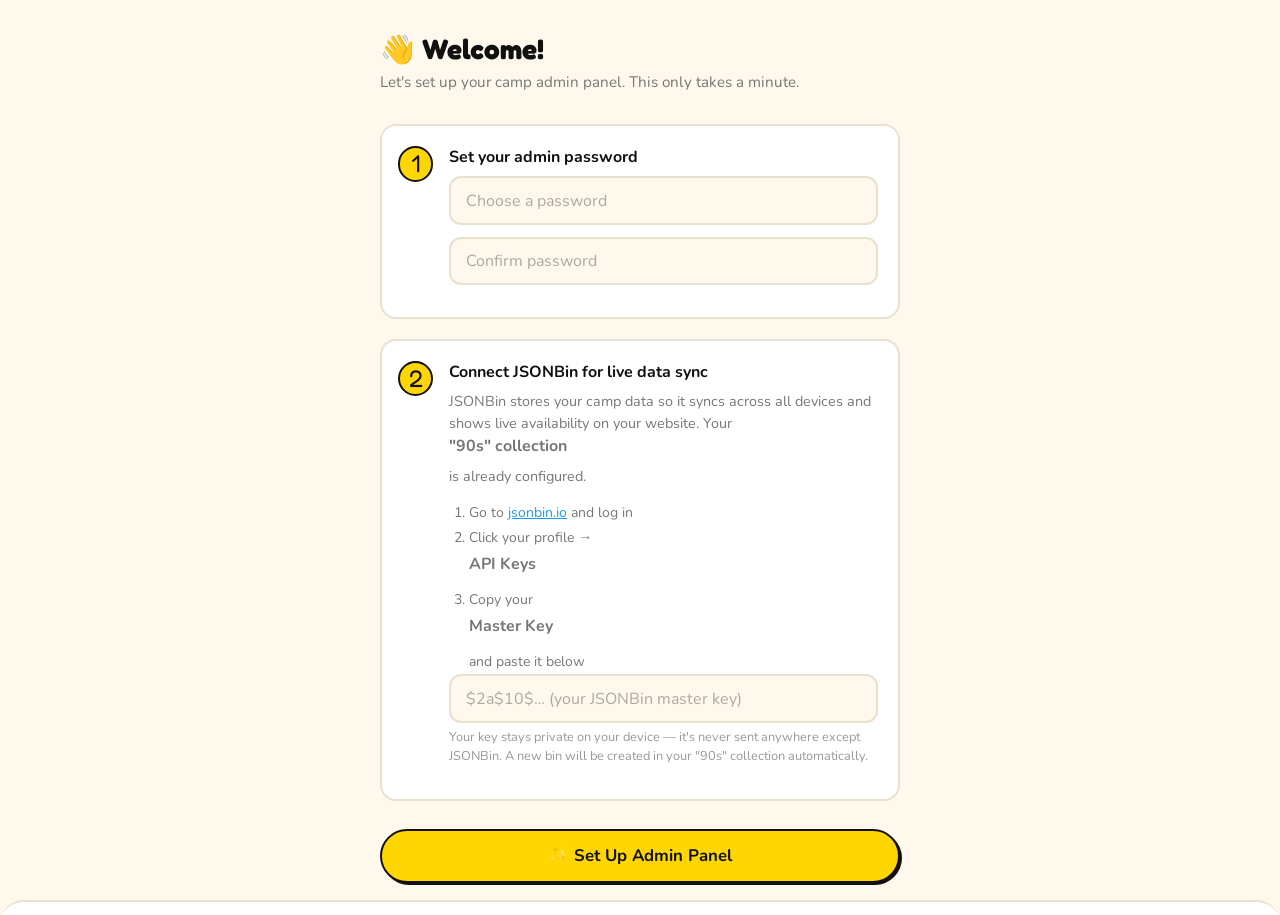
==== admin.html @ 4fcc09f4 "Add Excel/PDF export, collect phone number, hide status from customers - Admin: replace JSON export " ====
<!DOCTYPE html>
<html lang="en">
<head>
  <meta charset="UTF-8" />
  <meta name="viewport" content="width=device-width, initial-scale=1.0" />
  <title>Admin — 90's Day Camp</title>
  <link rel="preconnect" href="https://fonts.googleapis.com" />
  <link rel="preconnect" href="https://fonts.gstatic.com" crossorigin />
  <link href="https://fonts.googleapis.com/css2?family=Fredoka+One&family=Nunito:wght@400;600;700;800&display=swap" rel="stylesheet" />
  <link rel="stylesheet" href="css/admin.css" />
</head>
<body>

<!-- ── TOAST ── -->
<div class="toast-wrap"><div class="toast" id="toast"></div></div>

<!-- ── LOGIN SCREEN ── -->
<div id="screen-login" class="screen login-wrap">
  <div class="login-card">
    <div class="login-logo">☀️ Camp Admin</div>
    <p class="login-sub">Mia &amp; Ashleigh only!</p>
    <form id="login-form">
      <label class="a-label" for="login-password">Password</label>
      <input class="a-input" type="password" id="login-password" placeholder="Enter password"
             autocomplete="current-password" />
      <div class="a-error" id="login-error"></div>
      <button class="a-btn a-btn--primary" type="submit">Log In</button>
    </form>
  </div>
</div>

<!-- ── SETUP SCREEN ── -->
<div id="screen-setup" class="screen" style="display:none;">
  <div class="setup-wrap">
    <h1 class="setup-heading">👋 Welcome!</h1>
    <p class="setup-sub">Let's set up your camp admin panel. This only takes a minute.</p>

    <div class="setup-step">
      <div class="setup-step-num">1</div>
      <div class="setup-step-body">
        <strong>Set your admin password</strong>
        <input class="a-input" type="password" id="setup-password" placeholder="Choose a password" autocomplete="new-password" />
        <input class="a-input" type="password" id="setup-password2" placeholder="Confirm password" autocomplete="new-password" />
      </div>
    </div>

    <div class="setup-step">
      <div class="setup-step-num">2</div>
      <div class="setup-step-body">
        <strong>Connect JSONBin for live data sync</strong>
        <p>JSONBin stores your camp data so it syncs across all devices and shows live availability on your website. Your <strong>"90s" collection</strong> is already configured.</p>
        <ol>
          <li>Go to <a href="https://jsonbin.io" target="_blank" rel="noopener">jsonbin.io</a> and log in</li>
          <li>Click your profile → <strong>API Keys</strong></li>
          <li>Copy your <strong>Master Key</strong> and paste it below</li>
        </ol>
        <input class="a-input" type="password" id="setup-apikey" placeholder="$2a$10$… (your JSONBin master key)" autocomplete="off" />
        <p style="font-size:0.8rem;color:#999;margin-top:-0.4rem;">Your key stays private on your device — it's never sent anywhere except JSONBin. A new bin will be created in your "90s" collection automatically.</p>
      </div>
    </div>

    <div class="a-error" id="setup-error"></div>
    <button class="a-btn a-btn--primary" id="setup-submit">✨ Set Up Admin Panel</button>
  </div>
</div>

<!-- ── MAIN APP ── -->
<div id="screen-app" style="display:none;">

  <!-- Header -->
  <header class="admin-header">
    <div class="admin-header-inner">
      <div class="admin-logo">☀️ Camp Admin</div>
      <div class="admin-header-actions">
        <button class="a-btn a-btn--sm a-btn--ghost" id="btn-settings" title="Settings">⚙️</button>
        <button class="a-btn a-btn--sm a-btn--ghost" id="btn-logout" title="Log out">Log out</button>
      </div>
    </div>
  </header>

  <!-- Tab bar -->
  <div class="tab-bar">
    <button class="tab-btn active" data-tab="registrations">Registrations</button>
    <button class="tab-btn" data-tab="weeks">Weeks</button>
    <button class="tab-btn" data-tab="add">+ Add</button>
  </div>

  <!-- ── REGISTRATIONS TAB ── -->
  <div id="tab-registrations" class="tab-panel">
    <div class="panel-header">
      <h2 class="panel-title">All Registrations</h2>
      <span class="a-badge" id="reg-count">0 kids</span>
    </div>

    <div class="filter-bar">
      <button class="filter-btn active" data-filter="all">All</button>
      <button class="filter-btn" data-filter="booked">Booked ✓</button>
      <button class="filter-btn" data-filter="pending">Pending ⏳</button>
    </div>

    <div id="registrations-list"></div>
  </div>

  <!-- ── WEEKS TAB ── -->
  <div id="tab-weeks" class="tab-panel" style="display:none;">
    <div class="panel-header">
      <h2 class="panel-title">Weekly Spots</h2>
    </div>
    <p style="font-size:0.875rem;color:#777;margin-bottom:1rem;">
      Adjust total spots per week. Changes save automatically.
    </p>
    <div id="weeks-list"></div>
  </div>

  <!-- ── ADD TAB ── -->
  <div id="tab-add" class="tab-panel" style="display:none;">
    <div class="add-form" id="add-form-wrap">
      <div class="add-form-title">✏️ <span id="add-form-title-text">Add Registration</span></div>

      <div class="form-row-2">
        <div class="a-field">
          <label class="a-label" for="f-child-name">Child's Name *</label>
          <input class="a-input" type="text" id="f-child-name" placeholder="First name" />
        </div>
        <div class="a-field">
          <label class="a-label" for="f-child-age">Age</label>
          <input class="a-input" type="number" id="f-child-age" placeholder="Age" min="4" max="18" />
        </div>
      </div>

      <div class="form-row-2">
        <div class="a-field">
          <label class="a-label" for="f-parent-name">Parent Name</label>
          <input class="a-input" type="text" id="f-parent-name" placeholder="Parent / guardian" />
        </div>
        <div class="a-field">
          <label class="a-label" for="f-parent-phone">Phone</label>
          <input class="a-input" type="tel" id="f-parent-phone" placeholder="555-555-5555" />
        </div>
      </div>

      <div class="a-field">
        <label class="a-label" for="f-parent-email">Email</label>
        <input class="a-input" type="email" id="f-parent-email" placeholder="parent@email.com" />
      </div>

      <div class="a-field">
        <label class="a-label">Weeks Attending *</label>
        <div class="weeks-check-grid">
          <label class="week-chk-label"><input type="checkbox" name="f-weeks" value="1" /> <span>Week 1 · June 8–12</span></label>
          <label class="week-chk-label"><input type="checkbox" name="f-weeks" value="2" /> <span>Week 2 · June 15–19</span></label>
          <label class="week-chk-label"><input type="checkbox" name="f-weeks" value="3" /> <span>Week 3 · June 22–26</span></label>
          <label class="week-chk-label"><input type="checkbox" name="f-weeks" value="4" /> <span>Week 4 · June 29–July 3</span></label>
          <label class="week-chk-label"><input type="checkbox" name="f-weeks" value="5" /> <span>Week 5 · July 6–10</span></label>
          <label class="week-chk-label"><input type="checkbox" name="f-weeks" value="6" /> <span>Week 6 · July 13–17</span></label>
          <label class="week-chk-label"><input type="checkbox" name="f-weeks" value="7" /> <span>Week 7 · July 20–24</span></label>
        </div>
      </div>

      <div class="a-field">
        <label class="a-label" for="f-status">Status *</label>
        <select class="a-input" id="f-status">
          <option value="pending">Pending — awaiting Venmo payment</option>
          <option value="booked">Booked — paid &amp; confirmed</option>
        </select>
      </div>

      <div class="a-field">
        <label class="a-label">Kid's Emoji *</label>
        <p class="a-hint">Each kid gets a unique emoji that shows on the public schedule.</p>
        <div class="emoji-pick-row" id="add-emoji-picker">
          <button type="button" class="emoji-opt-btn" data-emoji="🦄">🦄</button>
          <button type="button" class="emoji-opt-btn" data-emoji="🐶">🐶</button>
          <button type="button" class="emoji-opt-btn" data-emoji="🐱">🐱</button>
          <button type="button" class="emoji-opt-btn" data-emoji="🐸">🐸</button>
          <button type="button" class="emoji-opt-btn" data-emoji="🦊">🦊</button>
          <button type="button" class="emoji-opt-btn" data-emoji="🐰">🐰</button>
          <button type="button" class="emoji-opt-btn" data-emoji="🦋">🦋</button>
          <button type="button" class="emoji-opt-btn" data-emoji="🚀">🚀</button>
          <button type="button" class="emoji-opt-btn" data-emoji="🌈">🌈</button>
          <button type="button" class="emoji-opt-btn" data-emoji="⭐">⭐</button>
          <button type="button" class="emoji-opt-btn" data-emoji="🎸">🎸</button>
          <button type="button" class="emoji-opt-btn" data-emoji="🦖">🦖</button>
          <button type="button" class="emoji-opt-btn" data-emoji="🐙">🐙</button>
          <button type="button" class="emoji-opt-btn" data-emoji="🎯">🎯</button>
          <button type="button" class="emoji-opt-btn" data-emoji="🍦">🍦</button>
          <button type="button" class="emoji-opt-btn" data-emoji="🌻">🌻</button>
          <input class="custom-emoji-input" type="text" id="add-custom-emoji" placeholder="🐉" maxlength="4" title="Or type your own" />
        </div>
        <input type="hidden" id="f-emoji" />
        <div id="f-emoji-display" style="margin-top:0.4rem;font-size:0.875rem;color:#555;"></div>
      </div>

      <div class="a-field">
        <label class="a-label" for="f-notes">Notes</label>
        <textarea class="a-input" id="f-notes" placeholder="Allergies, special needs, friends attending…" rows="2"></textarea>
      </div>

      <div class="a-error" id="add-error"></div>
      <div class="a-success" id="add-success"></div>

      <div style="display:flex;gap:0.75rem;flex-wrap:wrap;">
        <button class="a-btn a-btn--primary" id="add-submit-btn" type="button" style="flex:1;">
          ✉️ Save Registration
        </button>
        <button class="a-btn a-btn--ghost" id="add-cancel-btn" type="button" style="display:none;">
          Cancel
        </button>
      </div>
    </div>
  </div>

</div><!-- end #screen-app -->

<!-- ── SETTINGS OVERLAY ── -->
<div class="settings-overlay" id="settings-overlay"></div>
<div class="settings-drawer" id="settings-drawer">
  <div class="drawer-handle"></div>
  <div class="settings-title">⚙️ Settings</div>

  <div class="settings-section">
    <div class="settings-section-title">Change Password</div>
    <input class="a-input" type="password" id="s-new-pw" placeholder="New password" autocomplete="new-password" />
    <input class="a-input" type="password" id="s-new-pw2" placeholder="Confirm new password" autocomplete="new-password" />
    <div class="a-error" id="s-pw-error"></div>
    <button class="a-btn a-btn--sm" id="s-change-pw">Update Password</button>
  </div>

  <div class="settings-section">
    <div class="settings-section-title">JSONBin Config</div>
    <div class="a-field">
      <label class="a-label">Master Key</label>
      <input class="a-input" type="password" id="s-api-key" placeholder="$2a$10$…" autocomplete="off" />
    </div>
    <div class="a-field">
      <label class="a-label">Collection ID</label>
      <input class="a-input" type="text" id="s-collection-id" placeholder="69d094fbaaba882197c28576" style="font-family:monospace;font-size:0.875rem;" />
      <p style="font-size:0.8rem;color:#999;margin-top:0.25rem;">Bins created here will be stored in the "90s" collection.</p>
    </div>
    <div class="a-field">
      <label class="a-label">Bin ID (auto-generated)</label>
      <input class="a-input" type="text" id="s-bin-id" readonly placeholder="Not yet created" style="font-family:monospace;font-size:0.875rem;" />
    </div>
    <div class="a-error" id="s-bin-error"></div>
    <div style="display:flex;gap:0.5rem;flex-wrap:wrap;">
      <button class="a-btn a-btn--sm a-btn--green" id="s-save-config">Save Config</button>
      <button class="a-btn a-btn--sm" id="s-create-bin">Create New Bin</button>
    </div>
  </div>

  <div class="settings-section" id="s-snippet-section">
    <div class="settings-section-title">Connect to Your Website</div>
    <p style="font-size:0.875rem;color:#777;margin-bottom:0.75rem;">
      Add this to your <code>index.html</code> &lt;head&gt; to show live availability on the public site:
    </p>
    <div class="code-snippet" id="s-snippet"></div>
    <button class="a-btn a-btn--sm" id="s-copy-snippet">📋 Copy Snippet</button>
  </div>

  <div class="settings-section">
    <div class="settings-section-title">Data</div>
    <div style="display:flex;gap:0.5rem;flex-wrap:wrap;">
      <button class="a-btn a-btn--sm" id="s-export-excel">⬇ Export Excel</button>
      <button class="a-btn a-btn--sm" id="s-export-pdf">🖨 Export PDF</button>
      <button class="a-btn a-btn--sm a-btn--red" id="s-clear" style="margin-left:auto;">🗑 Reset All Data</button>
    </div>
  </div>

  <button class="a-btn a-btn--ghost" id="s-close" style="width:100%;margin-top:0.5rem;">Close</button>
</div>

<!-- ── EDIT MODAL ── -->
<div class="modal-overlay" id="edit-modal-overlay">
  <div class="modal">
    <div class="modal-title">✏️ Edit Registration</div>
    <!-- same fields, populated by JS -->
    <div id="edit-modal-body"></div>
    <div class="modal-actions">
      <button class="a-btn a-btn--primary" id="edit-save-btn">Save Changes</button>
      <button class="a-btn a-btn--ghost" id="edit-cancel-btn">Cancel</button>
    </div>
  </div>
</div>

<script src="https://cdn.sheetjs.com/xlsx-0.20.3/package/dist/xlsx.full.min.js"></script>
<script src="js/admin.js"></script>
</body>
</html>
---- css/admin.css ----
/* ── Admin Panel Styles ── */
:root {
  --a-bg: #FEF9EC;
  --a-surface: #FFFFFF;
  --a-border: #E8E0D0;
  --a-text: #111111;
  --a-muted: #777777;
  --a-yellow: #FFD600;
  --a-green: #4CAF50;
  --a-orange: #FF6B2B;
  --a-red: #E53935;
  --a-blue: #2196F3;
  --a-purple: #9C27B0;
  --a-font: 'Nunito', sans-serif;
  --a-heading: 'Fredoka One', cursive;
}

*, *::before, *::after { box-sizing: border-box; margin: 0; padding: 0; }

html { font-size: 16px; -webkit-text-size-adjust: 100%; }
body {
  font-family: var(--a-font);
  background: var(--a-bg);
  color: var(--a-text);
  min-height: 100vh;
  padding-bottom: env(safe-area-inset-bottom, 0);
}

/* ── SCREENS ── */
.screen { min-height: 100vh; }

/* ── LOGIN ── */
.login-wrap {
  display: flex;
  align-items: center;
  justify-content: center;
  min-height: 100vh;
  padding: 1.5rem;
}
.login-card {
  background: var(--a-surface);
  border: 2.5px solid var(--a-text);
  border-radius: 1.5rem;
  padding: 2.5rem 2rem;
  width: 100%;
  max-width: 380px;
  box-shadow: 4px 4px 0 var(--a-text);
}
.login-logo {
  font-family: var(--a-heading);
  font-size: 2rem;
  text-align: center;
  margin-bottom: 1.75rem;
  letter-spacing: 0.02em;
}
.login-sub {
  text-align: center;
  color: var(--a-muted);
  margin-bottom: 1.75rem;
  font-size: 0.95rem;
}

/* ── SETUP ── */
.setup-wrap {
  padding: 2rem 1.25rem;
  max-width: 560px;
  margin: 0 auto;
}
.setup-heading {
  font-family: var(--a-heading);
  font-size: 1.75rem;
  margin-bottom: 0.4rem;
}
.setup-sub {
  color: var(--a-muted);
  margin-bottom: 2rem;
  font-size: 0.95rem;
}
.setup-step {
  background: var(--a-surface);
  border: 2px solid var(--a-border);
  border-radius: 1rem;
  padding: 1.25rem 1.25rem 1.25rem 1rem;
  margin-bottom: 1.25rem;
  display: flex;
  gap: 1rem;
}
.setup-step-num {
  font-family: var(--a-heading);
  font-size: 1.5rem;
  background: var(--a-yellow);
  border: 2px solid var(--a-text);
  border-radius: 50%;
  width: 2.2rem;
  height: 2.2rem;
  display: flex;
  align-items: center;
  justify-content: center;
  flex-shrink: 0;
}
.setup-step-body { flex: 1; }
.setup-step-body strong { display: block; margin-bottom: 0.5rem; font-size: 1rem; }
.setup-step-body p { font-size: 0.9rem; color: var(--a-muted); margin-bottom: 0.75rem; line-height: 1.5; }
.setup-step-body ol { padding-left: 1.25rem; font-size: 0.875rem; color: var(--a-muted); line-height: 1.8; }
.setup-step-body ol a { color: var(--a-blue); }

/* ── FORM ELEMENTS ── */
.a-label {
  display: block;
  font-weight: 700;
  font-size: 0.875rem;
  margin-bottom: 0.4rem;
  letter-spacing: 0.02em;
}
.a-input {
  display: block;
  width: 100%;
  padding: 0.7rem 0.9rem;
  border: 2px solid var(--a-border);
  border-radius: 0.75rem;
  font-family: var(--a-font);
  font-size: 1rem;
  background: var(--a-bg);
  color: var(--a-text);
  margin-bottom: 0.75rem;
  transition: border-color 0.15s;
  -webkit-appearance: none;
}
.a-input:focus { outline: none; border-color: var(--a-text); }
.a-input::placeholder { color: #B0A8A0; }

select.a-input { cursor: pointer; }
textarea.a-input { resize: vertical; min-height: 80px; }

.a-field { margin-bottom: 1rem; }
.a-field .a-label { margin-bottom: 0.4rem; }
.a-field .a-input { margin-bottom: 0; }

.a-hint {
  font-size: 0.8rem;
  color: var(--a-muted);
  margin-top: 0.3rem;
}

/* ── BUTTONS ── */
.a-btn {
  display: inline-flex;
  align-items: center;
  justify-content: center;
  gap: 0.4rem;
  padding: 0.7rem 1.25rem;
  border: 2px solid var(--a-text);
  border-radius: 2rem;
  font-family: var(--a-font);
  font-size: 0.95rem;
  font-weight: 700;
  cursor: pointer;
  background: var(--a-surface);
  color: var(--a-text);
  transition: transform 0.1s, box-shadow 0.1s;
  text-decoration: none;
  box-shadow: 2px 2px 0 var(--a-text);
  -webkit-appearance: none;
  white-space: nowrap;
}
.a-btn:active { transform: translate(1px, 1px); box-shadow: 1px 1px 0 var(--a-text); }

.a-btn--primary {
  background: var(--a-yellow);
  width: 100%;
  font-size: 1.05rem;
  padding: 0.85rem;
  margin-top: 0.5rem;
}
.a-btn--sm {
  padding: 0.4rem 0.85rem;
  font-size: 0.85rem;
  box-shadow: 1px 1px 0 var(--a-text);
}
.a-btn--green { background: #B8F0B0; }
.a-btn--orange { background: #FFD0B0; }
.a-btn--red { background: #FFB0B0; }
.a-btn--ghost { border-color: var(--a-border); box-shadow: none; color: var(--a-muted); }
.a-btn:disabled { opacity: 0.5; cursor: not-allowed; }

/* ── ERRORS / ALERTS ── */
.a-error {
  background: #FFE8E8;
  border: 1.5px solid var(--a-red);
  border-radius: 0.6rem;
  padding: 0.6rem 0.9rem;
  font-size: 0.875rem;
  color: var(--a-red);
  margin-bottom: 0.75rem;
  display: none;
}
.a-error.visible { display: block; }
.a-success {
  background: #E8FFE8;
  border: 1.5px solid var(--a-green);
  border-radius: 0.6rem;
  padding: 0.6rem 0.9rem;
  font-size: 0.875rem;
  color: #2E7D32;
  margin-bottom: 0.75rem;
  display: none;
}
.a-success.visible { display: block; }

/* ── ADMIN HEADER ── */
.admin-header {
  background: var(--a-surface);
  border-bottom: 2px solid var(--a-border);
  position: sticky;
  top: 0;
  z-index: 100;
}
.admin-header-inner {
  display: flex;
  align-items: center;
  justify-content: space-between;
  padding: 0.75rem 1rem;
  max-width: 680px;
  margin: 0 auto;
  gap: 0.75rem;
}
.admin-logo {
  font-family: var(--a-heading);
  font-size: 1.4rem;
  white-space: nowrap;
}
.admin-header-actions {
  display: flex;
  gap: 0.5rem;
  align-items: center;
}

/* ── TAB BAR ── */
.tab-bar {
  display: flex;
  background: var(--a-surface);
  border-bottom: 2px solid var(--a-border);
  position: sticky;
  top: 57px;
  z-index: 99;
  max-width: 680px;
  margin: 0 auto;
  padding: 0 0.5rem;
}
.tab-btn {
  flex: 1;
  padding: 0.8rem 0.5rem;
  background: none;
  border: none;
  font-family: var(--a-font);
  font-size: 0.9rem;
  font-weight: 700;
  color: var(--a-muted);
  cursor: pointer;
  position: relative;
  transition: color 0.15s;
}
.tab-btn.active { color: var(--a-text); }
.tab-btn.active::after {
  content: '';
  position: absolute;
  bottom: -2px;
  left: 0; right: 0;
  height: 3px;
  background: var(--a-text);
  border-radius: 2px 2px 0 0;
}

/* ── TAB PANELS ── */
.tab-panel {
  max-width: 680px;
  margin: 0 auto;
  padding: 1rem 1rem 6rem;
}

/* ── PANEL HEADER ── */
.panel-header {
  display: flex;
  align-items: center;
  justify-content: space-between;
  margin-bottom: 1rem;
  gap: 0.75rem;
}
.panel-title {
  font-family: var(--a-heading);
  font-size: 1.4rem;
}
.a-badge {
  background: var(--a-yellow);
  border: 1.5px solid var(--a-text);
  border-radius: 2rem;
  padding: 0.2rem 0.7rem;
  font-size: 0.8rem;
  font-weight: 700;
  white-space: nowrap;
}
.a-badge--green { background: #B8F0B0; }
.a-badge--orange { background: #FFD0A0; }
.a-badge--red { background: #FFB0B0; }
.a-badge--gray { background: #E0E0E0; }

/* ── FILTER BAR ── */
.filter-bar {
  display: flex;
  gap: 0.5rem;
  margin-bottom: 1rem;
  flex-wrap: wrap;
}
.filter-btn {
  padding: 0.35rem 0.9rem;
  border: 1.5px solid var(--a-border);
  border-radius: 2rem;
  background: var(--a-surface);
  font-family: var(--a-font);
  font-size: 0.85rem;
  font-weight: 700;
  cursor: pointer;
  color: var(--a-muted);
  transition: all 0.15s;
}
.filter-btn.active {
  background: var(--a-text);
  border-color: var(--a-text);
  color: white;
}

/* ── REGISTRATION CARDS ── */
.reg-empty {
  text-align: center;
  color: var(--a-muted);
  padding: 3rem 1rem;
  font-size: 1rem;
}
.reg-card {
  background: var(--a-surface);
  border: 2px solid var(--a-border);
  border-radius: 1rem;
  padding: 1rem;
  margin-bottom: 0.75rem;
  transition: border-color 0.15s;
}
.reg-card:active { border-color: var(--a-text); }
.reg-card-top {
  display: flex;
  align-items: flex-start;
  gap: 0.75rem;
  margin-bottom: 0.75rem;
}
.reg-emoji {
  font-size: 2rem;
  line-height: 1;
  flex-shrink: 0;
  width: 2.5rem;
  text-align: center;
}
.reg-info { flex: 1; min-width: 0; }
.reg-child-name {
  font-weight: 800;
  font-size: 1.05rem;
  white-space: nowrap;
  overflow: hidden;
  text-overflow: ellipsis;
}
.reg-parent-name {
  font-size: 0.85rem;
  color: var(--a-muted);
}
.reg-status {
  flex-shrink: 0;
}
.status-pill {
  display: inline-block;
  padding: 0.2rem 0.65rem;
  border-radius: 2rem;
  font-size: 0.75rem;
  font-weight: 800;
  border: 1.5px solid currentColor;
}
.status-pill--booked { color: #2E7D32; background: #E8F5E9; }
.status-pill--pending { color: #E65100; background: #FFF3E0; }

.reg-weeks {
  display: flex;
  flex-wrap: wrap;
  gap: 0.4rem;
  margin-bottom: 0.75rem;
}
.reg-week-chip {
  font-size: 0.78rem;
  font-weight: 700;
  padding: 0.2rem 0.6rem;
  border-radius: 2rem;
  border: 1.5px solid var(--a-border);
  background: var(--a-bg);
}
.reg-meta {
  font-size: 0.8rem;
  color: var(--a-muted);
  margin-bottom: 0.75rem;
  word-break: break-all;
}
.reg-notes {
  font-size: 0.83rem;
  color: var(--a-muted);
  background: var(--a-bg);
  border-radius: 0.5rem;
  padding: 0.5rem 0.75rem;
  margin-bottom: 0.75rem;
  font-style: italic;
}
.reg-actions {
  display: flex;
  gap: 0.5rem;
  flex-wrap: wrap;
}

/* ── WEEKS TAB ── */
.week-admin-card {
  background: var(--a-surface);
  border: 2px solid var(--a-border);
  border-radius: 1rem;
  padding: 1rem;
  margin-bottom: 0.75rem;
}
.week-admin-top {
  display: flex;
  align-items: center;
  justify-content: space-between;
  margin-bottom: 0.75rem;
  gap: 0.5rem;
}
.week-admin-label {
  font-family: var(--a-heading);
  font-size: 1.1rem;
}
.week-admin-dates {
  font-size: 0.85rem;
  color: var(--a-muted);
}
.week-admin-spots {
  display: flex;
  align-items: center;
  gap: 0.4rem;
}
.week-spots-label {
  font-size: 0.85rem;
  font-weight: 700;
  color: var(--a-muted);
}
.week-spots-input {
  width: 3.5rem;
  text-align: center;
  padding: 0.3rem 0.4rem;
  border: 2px solid var(--a-border);
  border-radius: 0.5rem;
  font-family: var(--a-font);
  font-size: 1rem;
  font-weight: 700;
  background: var(--a-bg);
}
.week-spots-input:focus { outline: none; border-color: var(--a-text); }
.week-stats {
  display: flex;
  gap: 0.75rem;
  font-size: 0.83rem;
  color: var(--a-muted);
  margin-bottom: 0.75rem;
}
.week-kids-row {
  display: flex;
  flex-wrap: wrap;
  gap: 0.4rem;
}
.week-kid-emoji {
  font-size: 1.4rem;
  line-height: 1;
  display: inline-flex;
  flex-direction: column;
  align-items: center;
  gap: 0.15rem;
}
.week-kid-emoji .kid-label {
  font-size: 0.6rem;
  color: var(--a-muted);
}
.week-kid-emoji.status-booked { opacity: 1; }
.week-kid-emoji.status-pending { opacity: 0.5; }

/* ── ADD FORM ── */
.add-form {
  background: var(--a-surface);
  border: 2px solid var(--a-border);
  border-radius: 1rem;
  padding: 1.25rem;
}
.add-form-title {
  font-family: var(--a-heading);
  font-size: 1.2rem;
  margin-bottom: 1rem;
}
.form-row-2 {
  display: grid;
  grid-template-columns: 1fr 1fr;
  gap: 0.75rem;
}
.weeks-check-grid {
  display: grid;
  grid-template-columns: 1fr 1fr;
  gap: 0.5rem;
  margin-top: 0.4rem;
}
.week-chk-label {
  display: flex;
  align-items: center;
  gap: 0.5rem;
  font-size: 0.875rem;
  padding: 0.4rem 0.5rem;
  border: 1.5px solid var(--a-border);
  border-radius: 0.5rem;
  cursor: pointer;
  transition: border-color 0.15s;
  background: var(--a-bg);
}
.week-chk-label:has(input:checked) {
  border-color: var(--a-text);
  background: var(--a-yellow);
}
.week-chk-label input { width: 1rem; height: 1rem; }

.emoji-pick-row {
  display: flex;
  flex-wrap: wrap;
  gap: 0.4rem;
  margin-top: 0.4rem;
}
.emoji-opt-btn {
  font-size: 1.5rem;
  padding: 0.3rem;
  background: none;
  border: 2px solid transparent;
  border-radius: 0.5rem;
  cursor: pointer;
  transition: border-color 0.1s;
  line-height: 1;
}
.emoji-opt-btn.selected, .emoji-opt-btn:focus {
  border-color: var(--a-text);
  background: var(--a-yellow);
  outline: none;
}
.emoji-opt-btn.taken {
  opacity: 0.25;
  cursor: not-allowed;
}
.custom-emoji-input {
  width: 5rem;
  text-align: center;
  font-size: 1.25rem;
  padding: 0.3rem;
  border: 2px solid var(--a-border);
  border-radius: 0.5rem;
  background: var(--a-bg);
}
.custom-emoji-input:focus { outline: none; border-color: var(--a-text); }

/* ── SETTINGS DRAWER ── */
.settings-overlay {
  position: fixed;
  inset: 0;
  background: rgba(0,0,0,0.4);
  z-index: 200;
  display: none;
}
.settings-overlay.open { display: block; }
.settings-drawer {
  position: fixed;
  bottom: 0;
  left: 0; right: 0;
  background: var(--a-surface);
  border-radius: 1.5rem 1.5rem 0 0;
  border-top: 2px solid var(--a-border);
  padding: 1.5rem 1.25rem calc(1.5rem + env(safe-area-inset-bottom, 0));
  z-index: 201;
  max-height: 80vh;
  overflow-y: auto;
  transform: translateY(100%);
  transition: transform 0.3s ease;
}
.settings-drawer.open { transform: translateY(0); }
.drawer-handle {
  width: 3rem;
  height: 4px;
  background: var(--a-border);
  border-radius: 2px;
  margin: 0 auto 1.25rem;
}
.settings-title {
  font-family: var(--a-heading);
  font-size: 1.3rem;
  margin-bottom: 1.25rem;
}
.settings-section {
  margin-bottom: 1.5rem;
}
.settings-section-title {
  font-size: 0.75rem;
  font-weight: 800;
  text-transform: uppercase;
  letter-spacing: 0.08em;
  color: var(--a-muted);
  margin-bottom: 0.75rem;
}
.code-snippet {
  background: #1A1A2E;
  color: #A8FF78;
  border-radius: 0.75rem;
  padding: 0.75rem 1rem;
  font-family: monospace;
  font-size: 0.75rem;
  word-break: break-all;
  margin-bottom: 0.75rem;
  line-height: 1.5;
}

/* ── LOADING SPINNER ── */
.a-loading {
  text-align: center;
  padding: 3rem 1rem;
  color: var(--a-muted);
  font-size: 1rem;
}
.a-spinner {
  display: inline-block;
  width: 1.5rem;
  height: 1.5rem;
  border: 3px solid var(--a-border);
  border-top-color: var(--a-text);
  border-radius: 50%;
  animation: spin 0.8s linear infinite;
  margin-bottom: 0.5rem;
}
@keyframes spin { to { transform: rotate(360deg); } }

/* ── TOAST ── */
.toast-wrap {
  position: fixed;
  bottom: 1.5rem;
  left: 50%;
  transform: translateX(-50%);
  z-index: 500;
  pointer-events: none;
}
.toast {
  background: var(--a-text);
  color: white;
  border-radius: 2rem;
  padding: 0.65rem 1.25rem;
  font-size: 0.9rem;
  font-weight: 700;
  white-space: nowrap;
  opacity: 0;
  transform: translateY(1rem);
  transition: opacity 0.2s, transform 0.2s;
}
.toast.show {
  opacity: 1;
  transform: translateY(0);
}

/* ── EDIT MODAL ── */
.modal-overlay {
  position: fixed;
  inset: 0;
  background: rgba(0,0,0,0.5);
  z-index: 300;
  display: none;
  align-items: flex-end;
  justify-content: center;
}
.modal-overlay.open { display: flex; }
.modal {
  background: var(--a-surface);
  border-radius: 1.5rem 1.5rem 0 0;
  border: 2px solid var(--a-border);
  padding: 1.5rem 1.25rem calc(1.5rem + env(safe-area-inset-bottom, 0));
  width: 100%;
  max-width: 680px;
  max-height: 90vh;
  overflow-y: auto;
}
.modal-title {
  font-family: var(--a-heading);
  font-size: 1.3rem;
  margin-bottom: 1.25rem;
}
.modal-actions {
  display: flex;
  gap: 0.75rem;
  margin-top: 1.25rem;
}
.modal-actions .a-btn { flex: 1; }

@media (min-width: 480px) {
  .modal-overlay { align-items: center; }
  .modal {
    border-radius: 1.5rem;
    max-height: 85vh;
    border: 2px solid var(--a-text);
    box-shadow: 4px 4px 0 var(--a-text);
  }
}
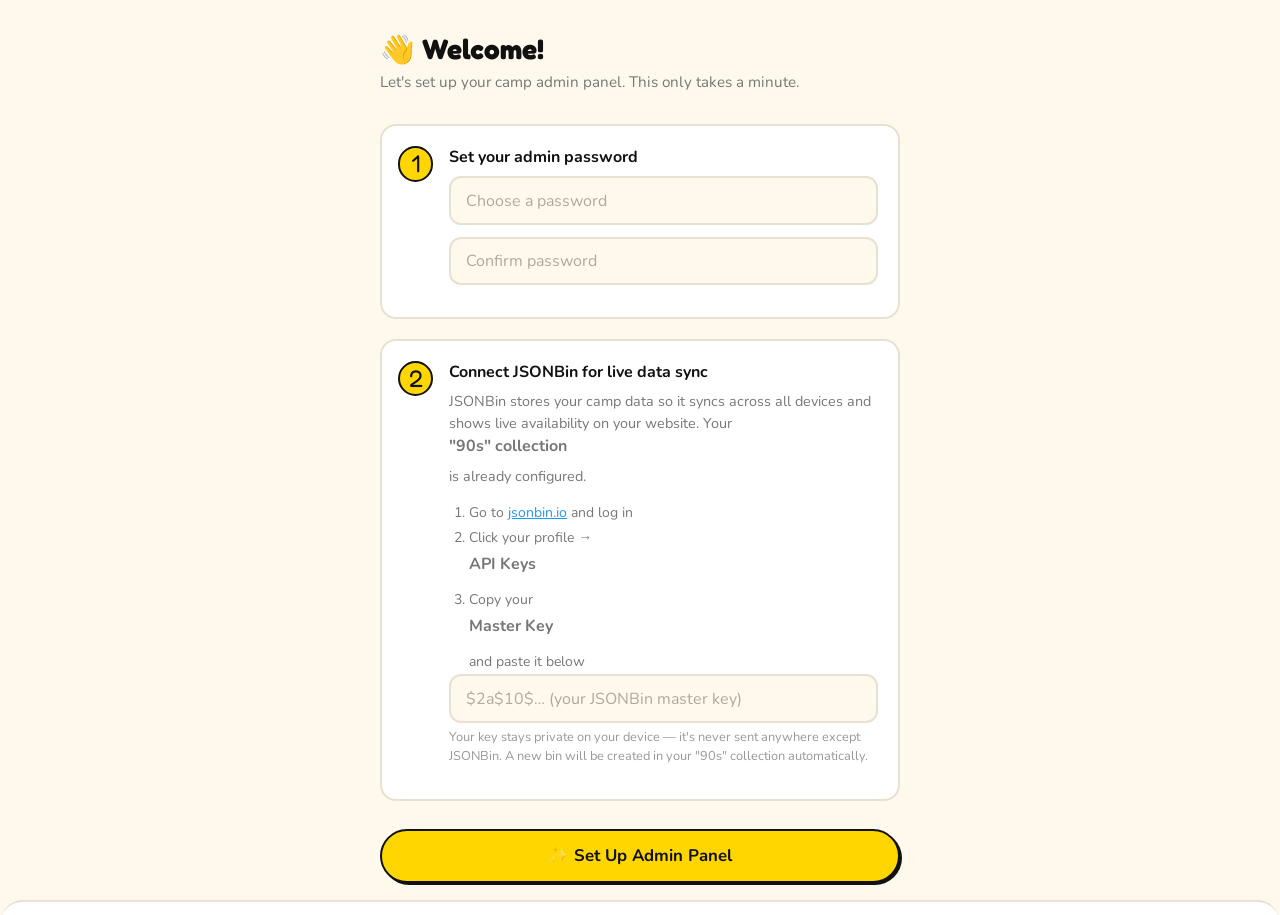
==== commit 9e847102: "Hide JSONBin config section from admin settings — already configured https://claude.ai/code/session_" ====
--- a/admin.html
+++ b/admin.html
@@ -83,6 +83,7 @@
     <button class="tab-btn active" data-tab="registrations">Registrations</button>
     <button class="tab-btn" data-tab="weeks">Weeks</button>
     <button class="tab-btn" data-tab="add">+ Add</button>
+    <button class="tab-btn" data-tab="deleted">🗑 Deleted</button>
   </div>
 
   <!-- ── REGISTRATIONS TAB ── -->
@@ -210,7 +211,30 @@
     </div>
   </div>
 
+  <!-- ── DELETED TAB ── -->
+  <div id="tab-deleted" class="tab-panel" style="display:none;">
+    <div class="panel-header">
+      <h2 class="panel-title">Deleted Records</h2>
+      <span class="a-badge" id="deleted-count">0</span>
+    </div>
+    <p style="font-size:0.875rem;color:#777;margin-bottom:1rem;">Registrations removed from the active list. Reinstate to restore them.</p>
+    <div id="deleted-list"></div>
+  </div>
+
 </div><!-- end #screen-app -->
+
+<!-- ── DELETE CONFIRM MODAL ── -->
+<div id="delete-overlay" style="display:none;position:fixed;inset:0;background:rgba(0,0,0,0.5);z-index:1000;display:none;align-items:center;justify-content:center;">
+  <div style="background:#fff;border-radius:16px;padding:2rem;max-width:360px;width:90%;box-shadow:0 8px 32px rgba(0,0,0,0.2);">
+    <h3 style="margin:0 0 0.5rem;font-family:var(--font-nunito);font-size:1.1rem;">Delete Registration</h3>
+    <p style="font-size:0.875rem;color:#555;margin-bottom:1rem;">Type <strong>delete</strong> below to confirm removing <strong id="delete-modal-name"></strong>.</p>
+    <input id="delete-confirm-input" class="a-input" type="text" placeholder="Type delete to confirm" autocomplete="off" />
+    <div style="display:flex;gap:0.75rem;margin-top:1rem;">
+      <button id="delete-modal-cancel" class="a-btn a-btn--ghost" style="flex:1;">Cancel</button>
+      <button id="delete-modal-confirm" class="a-btn a-btn--red" style="flex:1;" disabled>Delete</button>
+    </div>
+  </div>
+</div>
 
 <!-- ── SETTINGS OVERLAY ── -->
 <div class="settings-overlay" id="settings-overlay"></div>
@@ -226,36 +250,12 @@
     <button class="a-btn a-btn--sm" id="s-change-pw">Update Password</button>
   </div>
 
-  <div class="settings-section">
-    <div class="settings-section-title">JSONBin Config</div>
-    <div class="a-field">
-      <label class="a-label">Master Key</label>
-      <input class="a-input" type="password" id="s-api-key" placeholder="$2a$10$…" autocomplete="off" />
-    </div>
-    <div class="a-field">
-      <label class="a-label">Collection ID</label>
-      <input class="a-input" type="text" id="s-collection-id" placeholder="69d094fbaaba882197c28576" style="font-family:monospace;font-size:0.875rem;" />
-      <p style="font-size:0.8rem;color:#999;margin-top:0.25rem;">Bins created here will be stored in the "90s" collection.</p>
-    </div>
-    <div class="a-field">
-      <label class="a-label">Bin ID (auto-generated)</label>
-      <input class="a-input" type="text" id="s-bin-id" readonly placeholder="Not yet created" style="font-family:monospace;font-size:0.875rem;" />
-    </div>
-    <div class="a-error" id="s-bin-error"></div>
-    <div style="display:flex;gap:0.5rem;flex-wrap:wrap;">
-      <button class="a-btn a-btn--sm a-btn--green" id="s-save-config">Save Config</button>
-      <button class="a-btn a-btn--sm" id="s-create-bin">Create New Bin</button>
-    </div>
-  </div>
-
-  <div class="settings-section" id="s-snippet-section">
-    <div class="settings-section-title">Connect to Your Website</div>
-    <p style="font-size:0.875rem;color:#777;margin-bottom:0.75rem;">
-      Add this to your <code>index.html</code> &lt;head&gt; to show live availability on the public site:
-    </p>
-    <div class="code-snippet" id="s-snippet"></div>
-    <button class="a-btn a-btn--sm" id="s-copy-snippet">📋 Copy Snippet</button>
-  </div>
+  <!-- JSONBin already configured — inputs kept hidden so JS still reads them -->
+  <input type="hidden" id="s-api-key" />
+  <input type="hidden" id="s-collection-id" />
+  <input type="hidden" id="s-bin-id" />
+  <div id="s-bin-error" style="display:none;"></div>
+  <div id="s-snippet-section" style="display:none;"><div id="s-snippet"></div></div>
 
   <div class="settings-section">
     <div class="settings-section-title">Data</div>
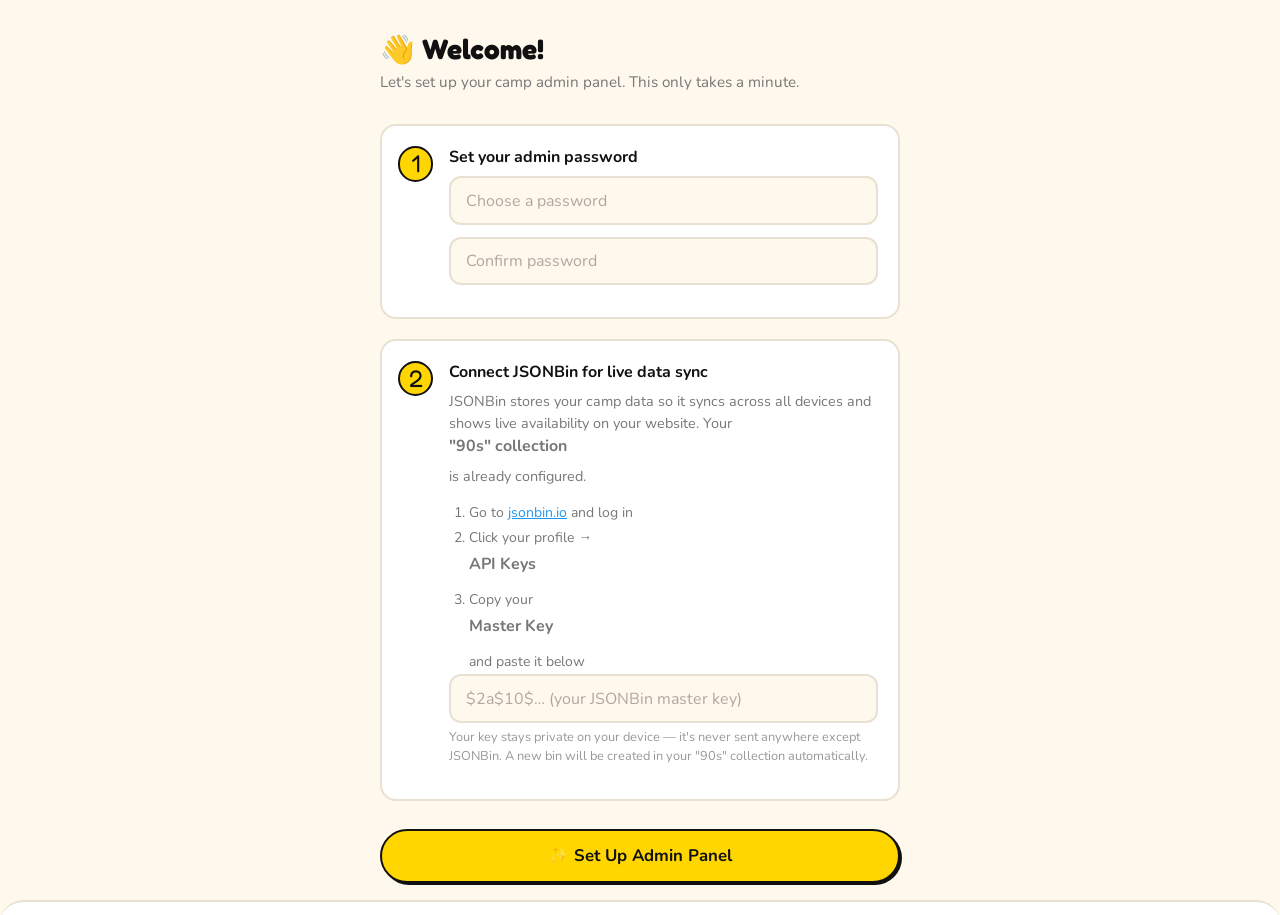
==== commit abc08ed2: "Move Export Excel/PDF to admin header nav; remove Reset All Data button https://claude.ai/code/sessi" ====
--- a/admin.html
+++ b/admin.html
@@ -72,6 +72,8 @@
     <div class="admin-header-inner">
       <div class="admin-logo">☀️ Camp Admin</div>
       <div class="admin-header-actions">
+        <button class="a-btn a-btn--sm" id="s-export-excel">⬇ Excel</button>
+        <button class="a-btn a-btn--sm" id="s-export-pdf">🖨 PDF</button>
         <button class="a-btn a-btn--sm a-btn--ghost" id="btn-settings" title="Settings">⚙️</button>
         <button class="a-btn a-btn--sm a-btn--ghost" id="btn-logout" title="Log out">Log out</button>
       </div>
@@ -257,14 +259,8 @@
   <div id="s-bin-error" style="display:none;"></div>
   <div id="s-snippet-section" style="display:none;"><div id="s-snippet"></div></div>
 
-  <div class="settings-section">
-    <div class="settings-section-title">Data</div>
-    <div style="display:flex;gap:0.5rem;flex-wrap:wrap;">
-      <button class="a-btn a-btn--sm" id="s-export-excel">⬇ Export Excel</button>
-      <button class="a-btn a-btn--sm" id="s-export-pdf">🖨 Export PDF</button>
-      <button class="a-btn a-btn--sm a-btn--red" id="s-clear" style="margin-left:auto;">🗑 Reset All Data</button>
-    </div>
-  </div>
+  <!-- s-clear kept hidden so JS doesn't break if it references it -->
+  <button id="s-clear" style="display:none;"></button>
 
   <button class="a-btn a-btn--ghost" id="s-close" style="width:100%;margin-top:0.5rem;">Close</button>
 </div>
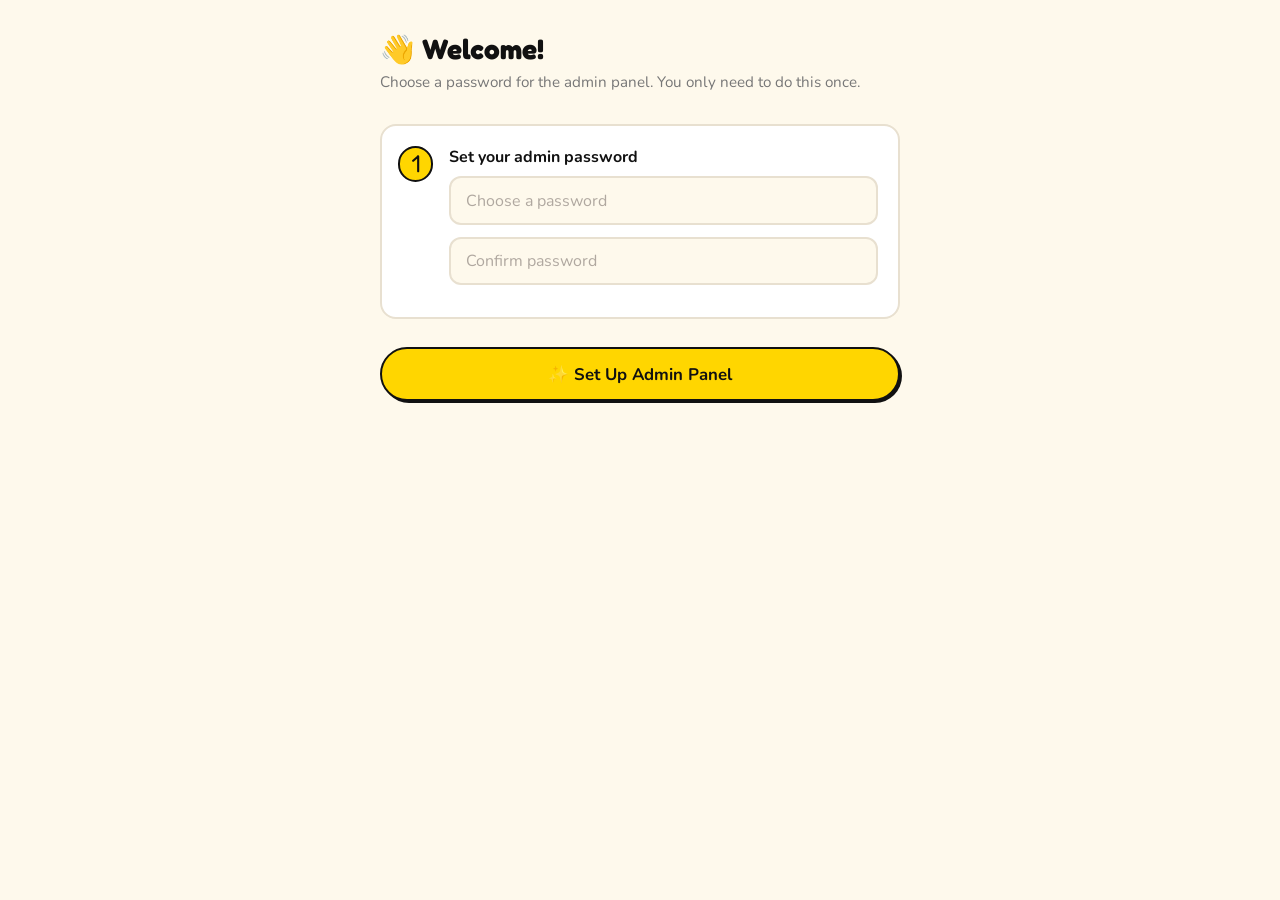
==== commit 8c723161: "Sync admin password to JSONBin so any device just needs the password - Hardcode DEFAULT_BIN_ID and D" ====
--- a/admin.html
+++ b/admin.html
@@ -11,6 +11,12 @@
 </head>
 <body>
 
+<!-- ── LOADING OVERLAY ── -->
+<div class="loading-overlay" id="loading-overlay" style="display:none;">
+  <div class="spinner"></div>
+  <span>Loading camp data…</span>
+</div>
+
 <!-- ── TOAST ── -->
 <div class="toast-wrap"><div class="toast" id="toast"></div></div>
 
@@ -33,7 +39,7 @@
 <div id="screen-setup" class="screen" style="display:none;">
   <div class="setup-wrap">
     <h1 class="setup-heading">👋 Welcome!</h1>
-    <p class="setup-sub">Let's set up your camp admin panel. This only takes a minute.</p>
+    <p class="setup-sub">Choose a password for the admin panel. You only need to do this once.</p>
 
     <div class="setup-step">
       <div class="setup-step-num">1</div>
@@ -41,21 +47,6 @@
         <strong>Set your admin password</strong>
         <input class="a-input" type="password" id="setup-password" placeholder="Choose a password" autocomplete="new-password" />
         <input class="a-input" type="password" id="setup-password2" placeholder="Confirm password" autocomplete="new-password" />
-      </div>
-    </div>
-
-    <div class="setup-step">
-      <div class="setup-step-num">2</div>
-      <div class="setup-step-body">
-        <strong>Connect JSONBin for live data sync</strong>
-        <p>JSONBin stores your camp data so it syncs across all devices and shows live availability on your website. Your <strong>"90s" collection</strong> is already configured.</p>
-        <ol>
-          <li>Go to <a href="https://jsonbin.io" target="_blank" rel="noopener">jsonbin.io</a> and log in</li>
-          <li>Click your profile → <strong>API Keys</strong></li>
-          <li>Copy your <strong>Master Key</strong> and paste it below</li>
-        </ol>
-        <input class="a-input" type="password" id="setup-apikey" placeholder="$2a$10$… (your JSONBin master key)" autocomplete="off" />
-        <p style="font-size:0.8rem;color:#999;margin-top:-0.4rem;">Your key stays private on your device — it's never sent anywhere except JSONBin. A new bin will be created in your "90s" collection automatically.</p>
       </div>
     </div>
 
@@ -168,30 +159,15 @@
         </select>
       </div>
 
-      <div class="a-field">
-        <label class="a-label">Kid's Emoji *</label>
-        <p class="a-hint">Each kid gets a unique emoji that shows on the public schedule.</p>
-        <div class="emoji-pick-row" id="add-emoji-picker">
-          <button type="button" class="emoji-opt-btn" data-emoji="🦄">🦄</button>
-          <button type="button" class="emoji-opt-btn" data-emoji="🐶">🐶</button>
-          <button type="button" class="emoji-opt-btn" data-emoji="🐱">🐱</button>
-          <button type="button" class="emoji-opt-btn" data-emoji="🐸">🐸</button>
-          <button type="button" class="emoji-opt-btn" data-emoji="🦊">🦊</button>
-          <button type="button" class="emoji-opt-btn" data-emoji="🐰">🐰</button>
-          <button type="button" class="emoji-opt-btn" data-emoji="🦋">🦋</button>
-          <button type="button" class="emoji-opt-btn" data-emoji="🚀">🚀</button>
-          <button type="button" class="emoji-opt-btn" data-emoji="🌈">🌈</button>
-          <button type="button" class="emoji-opt-btn" data-emoji="⭐">⭐</button>
-          <button type="button" class="emoji-opt-btn" data-emoji="🎸">🎸</button>
-          <button type="button" class="emoji-opt-btn" data-emoji="🦖">🦖</button>
-          <button type="button" class="emoji-opt-btn" data-emoji="🐙">🐙</button>
-          <button type="button" class="emoji-opt-btn" data-emoji="🎯">🎯</button>
-          <button type="button" class="emoji-opt-btn" data-emoji="🍦">🍦</button>
-          <button type="button" class="emoji-opt-btn" data-emoji="🌻">🌻</button>
-          <input class="custom-emoji-input" type="text" id="add-custom-emoji" placeholder="🐉" maxlength="4" title="Or type your own" />
-        </div>
-        <input type="hidden" id="f-emoji" />
-        <div id="f-emoji-display" style="margin-top:0.4rem;font-size:0.875rem;color:#555;"></div>
+      <div class="form-row-2">
+        <div class="a-field">
+          <label class="a-label" for="f-amount-paid">Amount Paid ($)</label>
+          <input class="a-input" type="number" id="f-amount-paid" placeholder="0" min="0" step="0.01" />
+        </div>
+        <div class="a-field">
+          <label class="a-label" for="f-paid-at">Payment Date</label>
+          <input class="a-input" type="date" id="f-paid-at" />
+        </div>
       </div>
 
       <div class="a-field">
--- a/css/admin.css
+++ b/css/admin.css
@@ -476,20 +476,17 @@
   flex-wrap: wrap;
   gap: 0.4rem;
 }
-.week-kid-emoji {
-  font-size: 1.4rem;
-  line-height: 1;
-  display: inline-flex;
-  flex-direction: column;
-  align-items: center;
-  gap: 0.15rem;
-}
-.week-kid-emoji .kid-label {
-  font-size: 0.6rem;
-  color: var(--a-muted);
-}
-.week-kid-emoji.status-booked { opacity: 1; }
-.week-kid-emoji.status-pending { opacity: 0.5; }
+.week-kid-pill {
+  font-family: var(--font-nunito, sans-serif);
+  font-size: 0.8rem;
+  font-weight: 700;
+  padding: 0.2rem 0.6rem;
+  border-radius: 100px;
+  border: 1.5px solid rgba(0,0,0,0.15);
+  white-space: nowrap;
+}
+.week-kid-pill.status-booked { background: #d4f0c0; color: #2a6a10; }
+.week-kid-pill.status-pending { background: #fff3cc; color: #7a5a00; }
 
 /* ── ADD FORM ── */
 .add-form {
@@ -714,3 +711,72 @@
     box-shadow: 4px 4px 0 var(--a-text);
   }
 }
+
+/* ── Registration card detail rows ── */
+.reg-details {
+  display: flex;
+  flex-direction: column;
+  gap: 0.2rem;
+  margin: 0.5rem 0 0.25rem;
+  font-size: 0.875rem;
+}
+.reg-detail-row {
+  display: flex;
+  gap: 0.5rem;
+  align-items: baseline;
+}
+.reg-detail-label {
+  font-weight: 700;
+  color: var(--a-muted);
+  min-width: 72px;
+  font-size: 0.78rem;
+  text-transform: uppercase;
+  letter-spacing: 0.04em;
+  flex-shrink: 0;
+}
+
+/* ── Payment summary strip ── */
+.reg-payment {
+  display: flex;
+  flex-wrap: wrap;
+  gap: 0.5rem 1rem;
+  background: #f7f7f7;
+  border-radius: 8px;
+  padding: 0.5rem 0.75rem;
+  margin: 0.5rem 0;
+  font-size: 0.82rem;
+  font-family: var(--font-nunito, sans-serif);
+}
+.pay-item { color: #555; }
+.pay-item strong { color: var(--a-text); }
+.pay-due strong { color: #c00; }
+.pay-clear strong { color: #2a7a2a; }
+.pay-date { font-size: 0.78rem; color: var(--a-muted); width: 100%; }
+
+/* ── Loading overlay ── */
+.loading-overlay {
+  position: fixed;
+  inset: 0;
+  background: rgba(255,255,255,0.88);
+  display: flex;
+  flex-direction: column;
+  align-items: center;
+  justify-content: center;
+  gap: 1rem;
+  z-index: 900;
+  font-family: var(--font-nunito, sans-serif);
+  font-size: 1rem;
+  font-weight: 700;
+  color: #555;
+}
+
+.loading-overlay .spinner {
+  width: 40px;
+  height: 40px;
+  border: 4px solid rgba(0,0,0,0.1);
+  border-top-color: #7B5EA7;
+  border-radius: 50%;
+  animation: admin-spin 0.7s linear infinite;
+}
+
+@keyframes admin-spin { to { transform: rotate(360deg); } }
